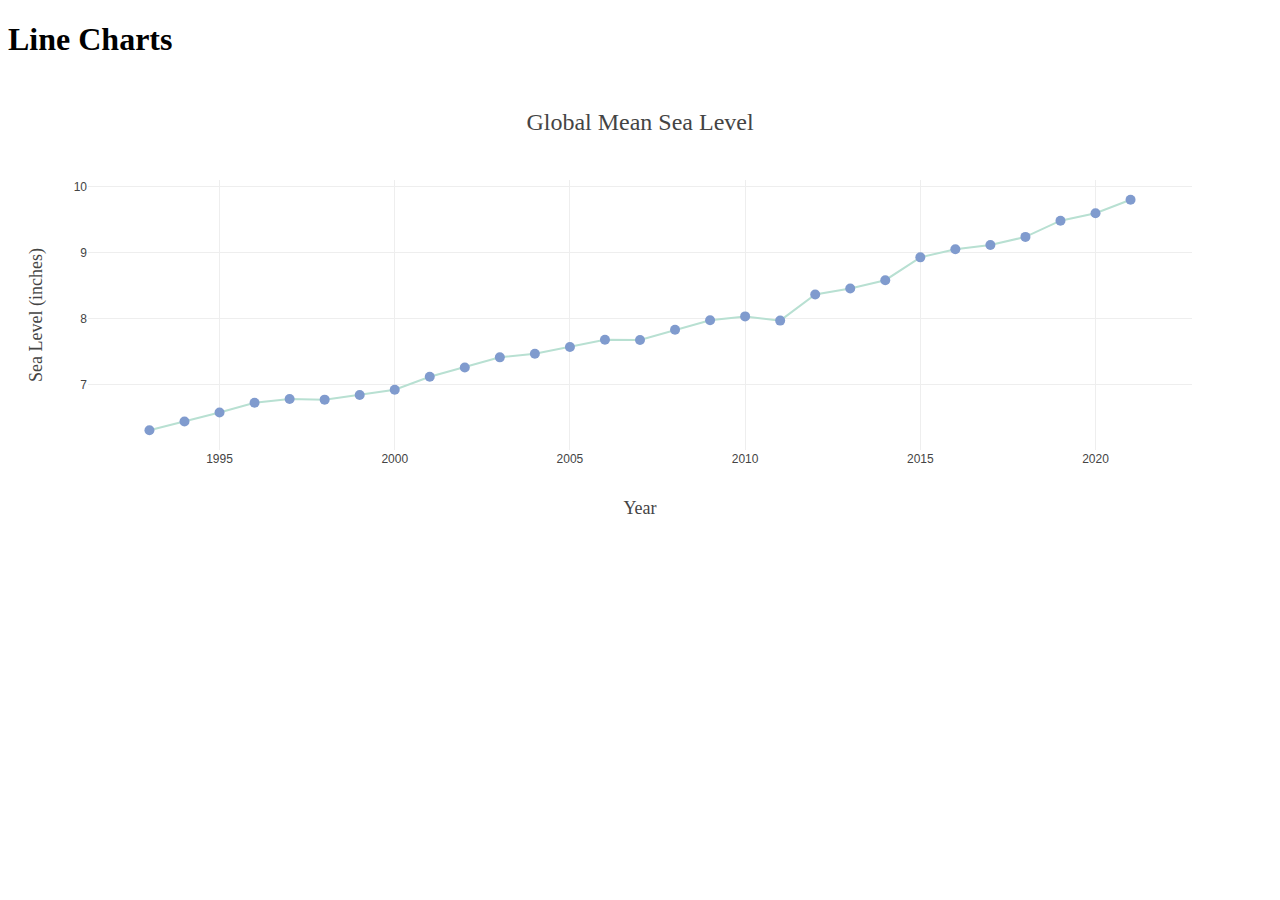
==== All LineCharts - 1 ATM/Linecharts.html @ 75912ac8 "Adding Data files, updating html" ====
<!DOCTYPE html>
<html>
  <head>
    <title>My Plotly Charts</title>
  </head>
  <body>
    <h1>Line Charts</h1>
    <div id="myPlot"></div>
    <script src="https://cdn.plot.ly/plotly-latest.min.js"></script>
    <script src="seaLevelData.js"></script>
    <script src="TemperatureData.js"></script>
    <script src="PrecipitationData.js"></script>
    <script src="SeaLevelLineChart.js"></script>

  </body>
</html>
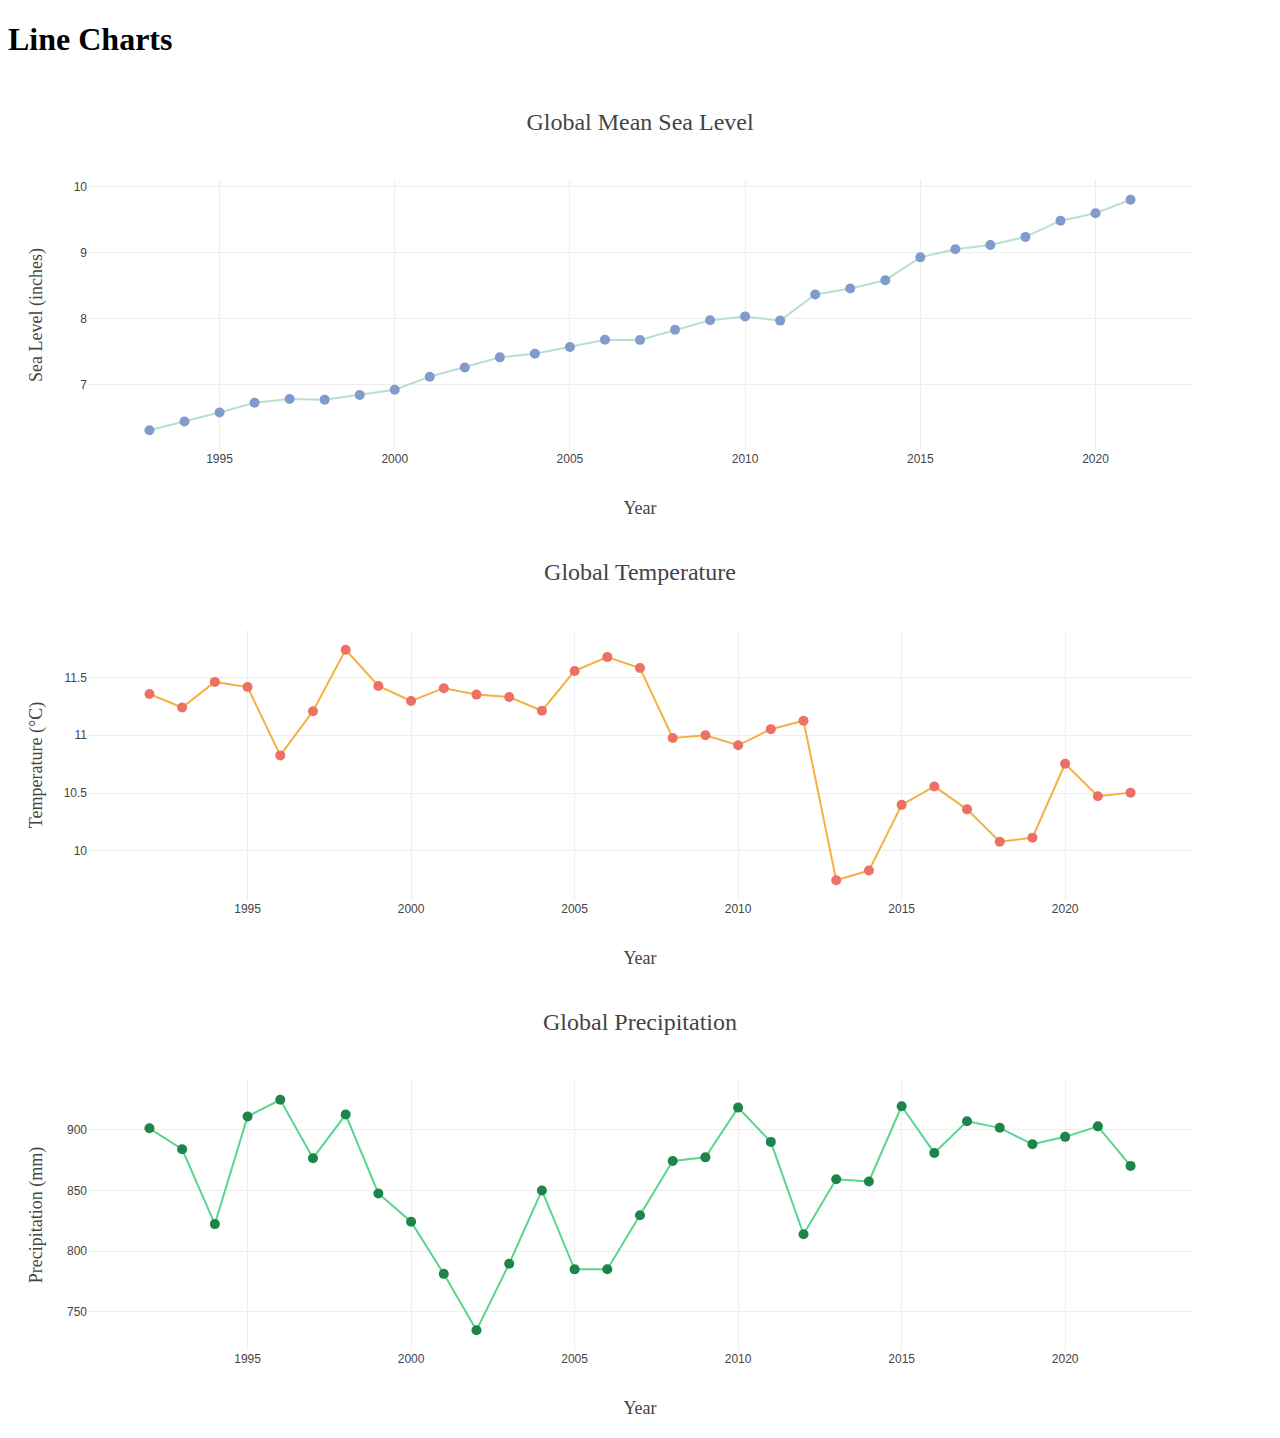
==== commit 402b2f85: "updated line charts" ====
--- a/All LineCharts - 1 ATM/Linecharts.html
+++ b/All LineCharts - 1 ATM/Linecharts.html
@@ -5,12 +5,16 @@
   </head>
   <body>
     <h1>Line Charts</h1>
-    <div id="myPlot"></div>
+    <div id="seaLevelPlot"></div>
+    <div id="temperaturePlot"></div>
+    <div id="PrecipitationPlot"></div>
     <script src="https://cdn.plot.ly/plotly-latest.min.js"></script>
     <script src="seaLevelData.js"></script>
     <script src="TemperatureData.js"></script>
     <script src="PrecipitationData.js"></script>
     <script src="SeaLevelLineChart.js"></script>
+    <script src="TemperatureLineChart.js"></script>
+    <script src="PrecipitationLineChart.js"></script>
 
   </body>
 </html>
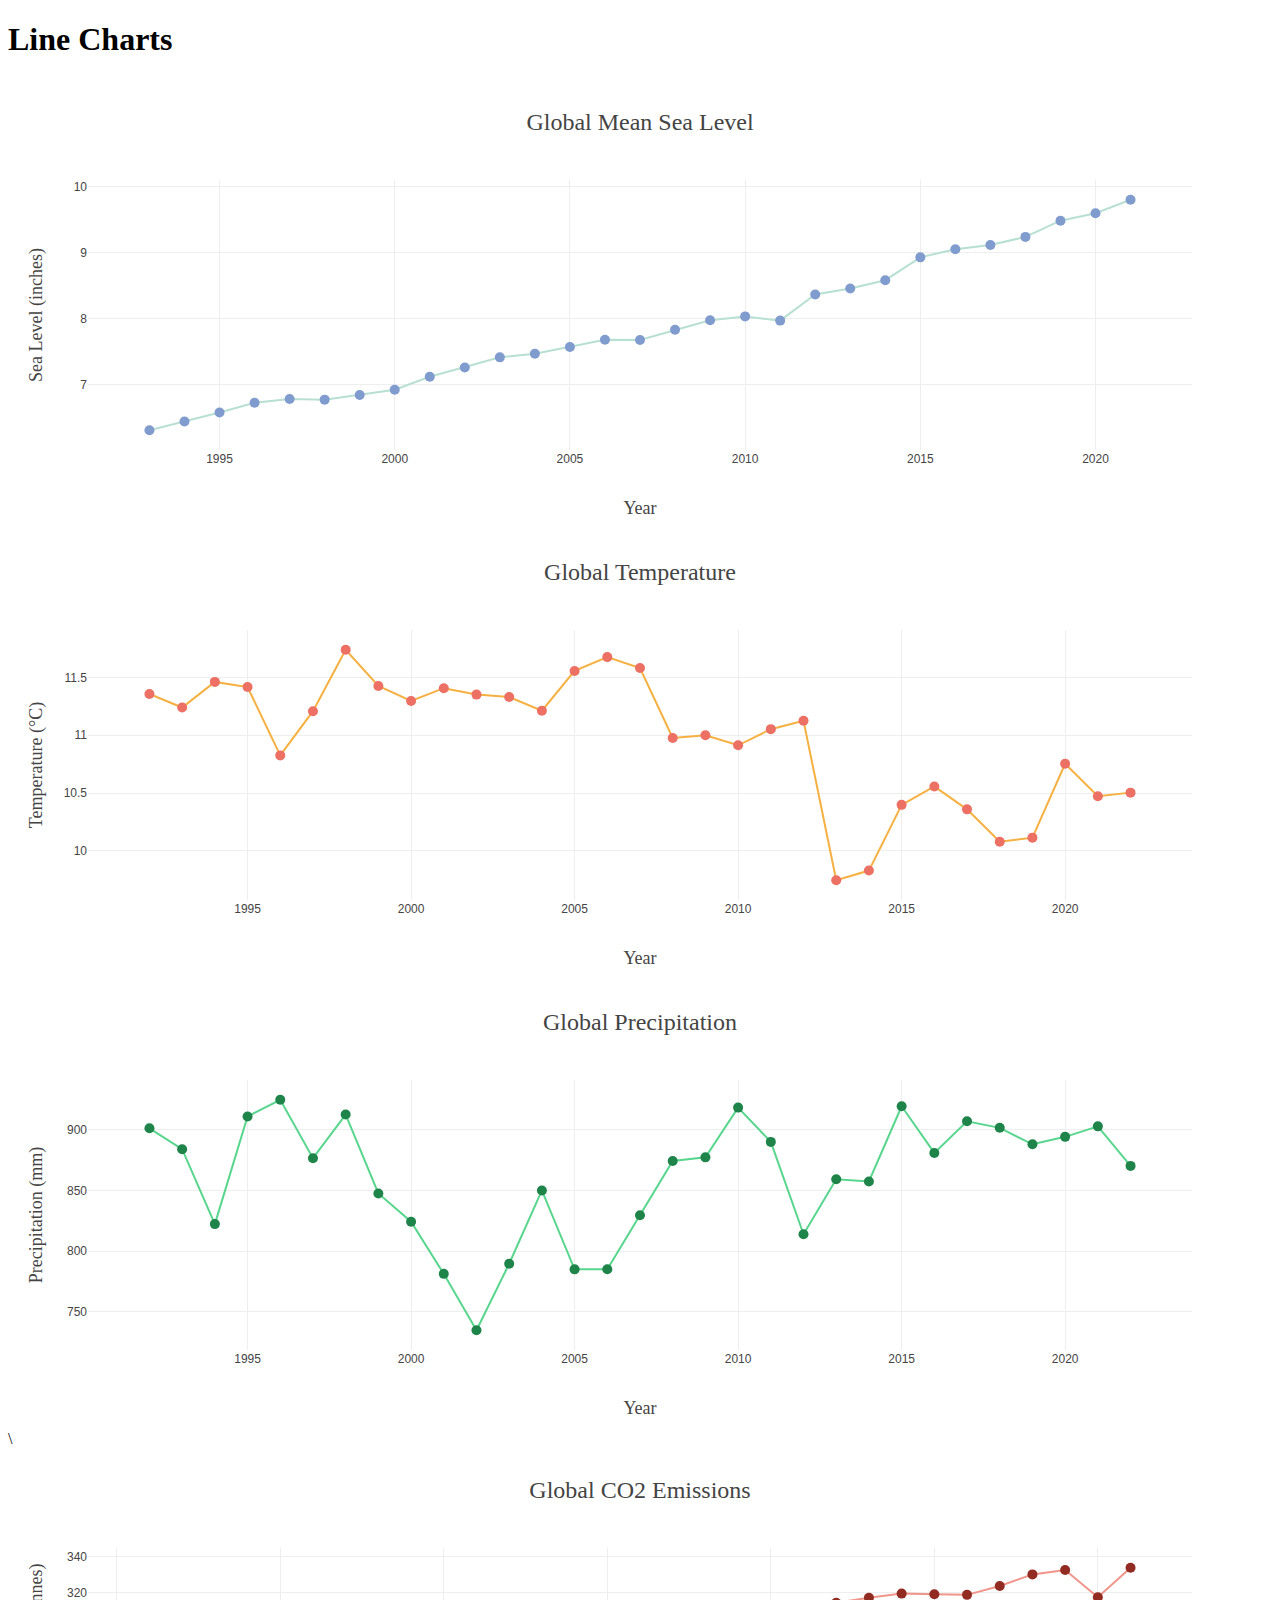
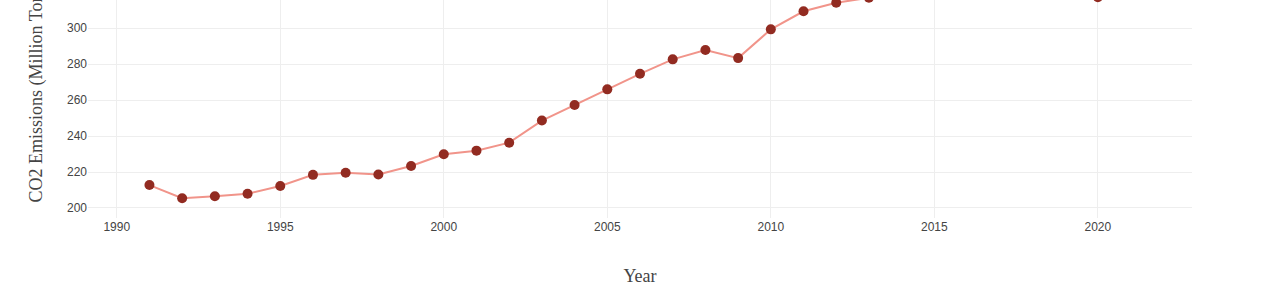
==== commit 3b2512c7: "4 line charts in, all data loaded in" ====
--- a/All LineCharts - 1 ATM/Linecharts.html
+++ b/All LineCharts - 1 ATM/Linecharts.html
@@ -7,14 +7,19 @@
     <h1>Line Charts</h1>
     <div id="seaLevelPlot"></div>
     <div id="temperaturePlot"></div>
-    <div id="PrecipitationPlot"></div>
+    <div id="PrecipitationPlot"></div>\
+    <div id="CO2EmissionPlot"></div>
     <script src="https://cdn.plot.ly/plotly-latest.min.js"></script>
     <script src="seaLevelData.js"></script>
     <script src="TemperatureData.js"></script>
     <script src="PrecipitationData.js"></script>
+    <script src="CO2EmissionData.js"></script>
     <script src="SeaLevelLineChart.js"></script>
     <script src="TemperatureLineChart.js"></script>
     <script src="PrecipitationLineChart.js"></script>
+    <script src="CO2EmissionLineChart.js"></script>
+
 
   </body>
 </html>
+
